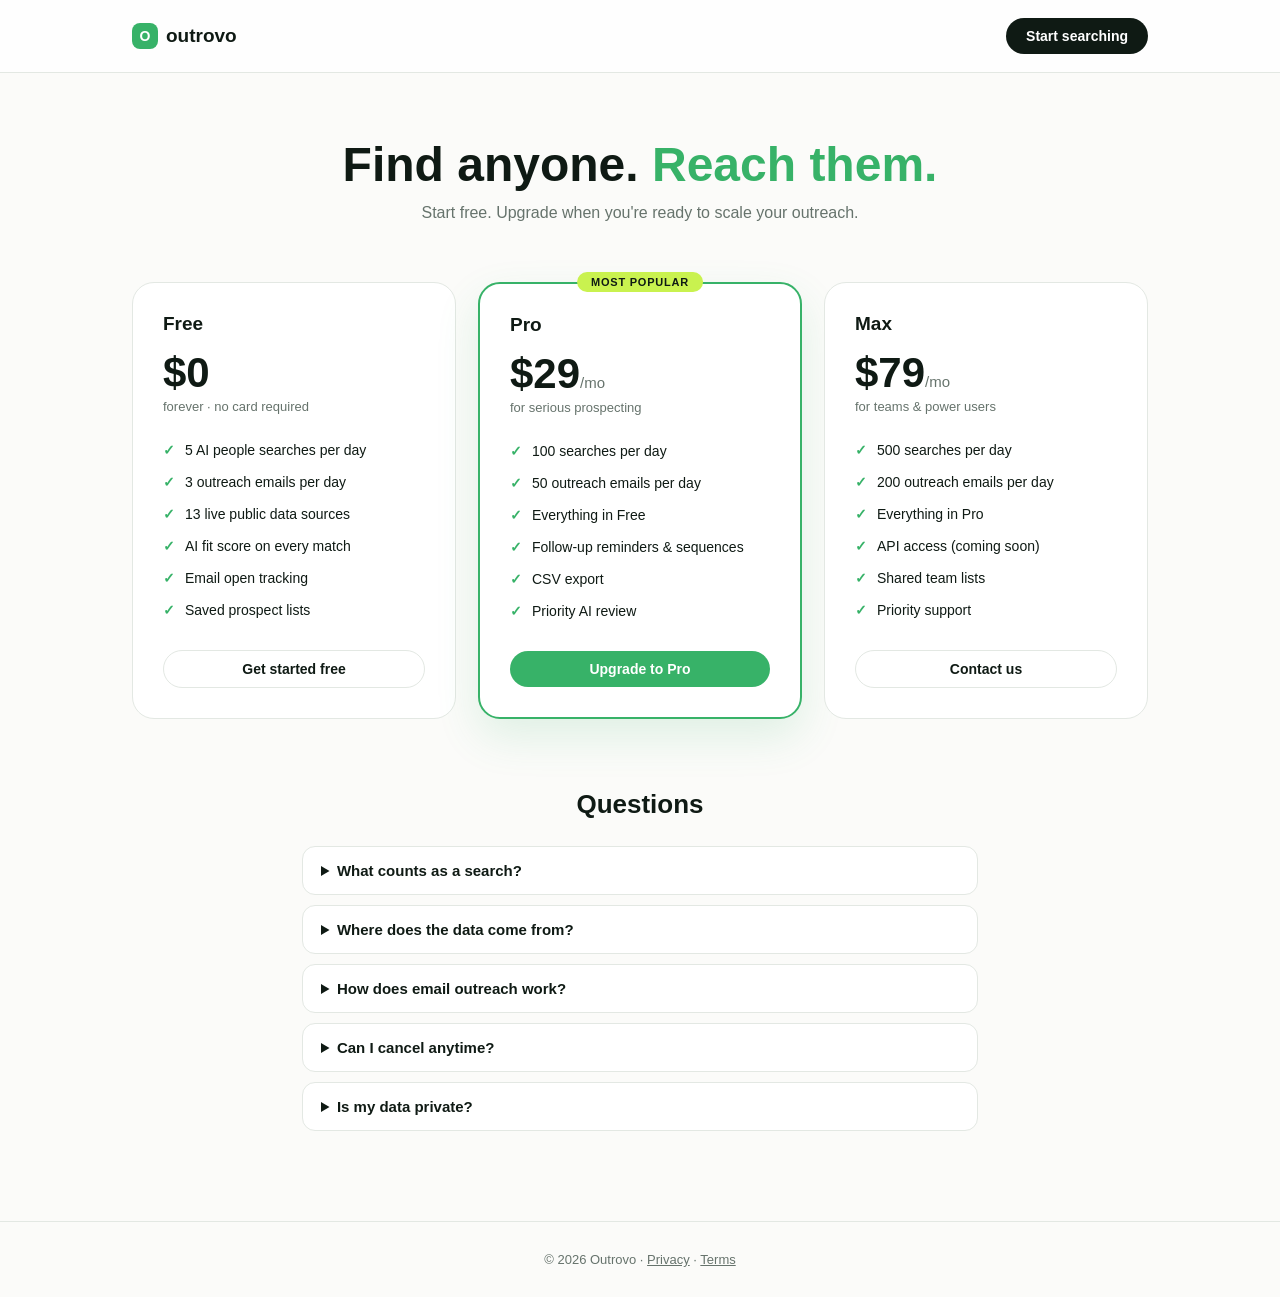
==== static/pricing.html @ f273f534 "Add Lessie-parity features: pricing page, saved lists, email verification Pricing: /pricing page wit" ====
<!DOCTYPE html>
<html lang="en">
<head>
<meta charset="UTF-8">
<meta name="viewport" content="width=device-width, initial-scale=1.0">
<title>Pricing — Outrovo</title>
<style>
:root {
  --brand: #37b268; --brand-dark: #2a9554; --lime: #c9f24f;
  --ink: #0f1a14; --muted: #66736c; --border: #e3e8e3; --bg: #fbfbf9;
}
* { margin: 0; box-sizing: border-box; }
body { font-family: -apple-system, "Segoe UI", Roboto, sans-serif; background: var(--bg); color: var(--ink); }
nav { padding: 18px 0; border-bottom: 1px solid var(--border); background: rgba(255,255,255,.8); }
.wrap { max-width: 1060px; margin: 0 auto; padding: 0 22px; }
.nav-inner { display: flex; justify-content: space-between; align-items: center; }
.logo { font-weight: 800; font-size: 19px; color: var(--ink); text-decoration: none; display: inline-flex; align-items: center; gap: 8px; }
.logo-mark { background: var(--brand); color: #fff; border-radius: 8px; width: 26px; height: 26px; display: inline-flex; align-items: center; justify-content: center; font-size: 14px; }
.btn { display: inline-flex; align-items: center; gap: 6px; padding: 10px 20px; border-radius: 999px; font-weight: 600; font-size: 14px; text-decoration: none; cursor: pointer; border: 0; }
.btn-primary { background: var(--ink); color: #fff; }
.btn-accent { background: var(--brand); color: #fff; }
.btn-outline { border: 1px solid var(--border); color: var(--ink); background: #fff; }
header { text-align: center; padding: 64px 22px 40px; }
h1 { font-size: clamp(32px, 5vw, 48px); font-weight: 800; }
.sub { color: var(--muted); margin-top: 12px; font-size: 16px; }
.plans { display: grid; grid-template-columns: repeat(auto-fit, minmax(280px, 1fr)); gap: 22px; padding: 20px 22px 70px; max-width: 1060px; margin: 0 auto; }
.plan { background: #fff; border: 1px solid var(--border); border-radius: 22px; padding: 30px; position: relative; }
.plan.hot { border: 2px solid var(--brand); box-shadow: 0 18px 44px rgba(55,178,104,.14); }
.plan .flag { position: absolute; top: -12px; left: 50%; transform: translateX(-50%); background: var(--lime); color: var(--ink); font-size: 11px; font-weight: 800; text-transform: uppercase; letter-spacing: .07em; padding: 4px 14px; border-radius: 999px; }
.plan h2 { font-size: 19px; }
.price { font-size: 42px; font-weight: 800; margin: 14px 0 2px; }
.price small { font-size: 15px; font-weight: 500; color: var(--muted); }
.per { color: var(--muted); font-size: 13px; margin-bottom: 20px; }
.plan ul { list-style: none; padding: 0; margin: 0 0 24px; }
.plan li { padding: 8px 0; font-size: 14px; display: flex; gap: 10px; align-items: flex-start; }
.plan li::before { content: "✓"; color: var(--brand); font-weight: 800; flex-shrink: 0; }
.plan .btn { width: 100%; justify-content: center; }
.faq { max-width: 720px; margin: 0 auto; padding: 0 22px 80px; }
.faq h2 { text-align: center; font-size: 26px; margin-bottom: 26px; }
.faq details { background: #fff; border: 1px solid var(--border); border-radius: 13px; margin-bottom: 10px; padding: 0 18px; }
.faq summary { padding: 15px 0; font-weight: 600; cursor: pointer; font-size: 15px; }
.faq p { color: var(--muted); font-size: 14px; padding-bottom: 15px; line-height: 1.65; }
footer { text-align: center; padding: 30px; color: var(--muted); font-size: 13px; border-top: 1px solid var(--border); }
footer a { color: var(--muted); }
</style>
</head>
<body>
<nav><div class="wrap nav-inner">
  <a class="logo" href="/"><span class="logo-mark">O</span>outrovo</a>
  <a class="btn btn-primary" href="/">Start searching</a>
</div></nav>

<header>
  <h1>Find anyone. <span style="color:var(--brand)">Reach them.</span></h1>
  <p class="sub">Start free. Upgrade when you're ready to scale your outreach.</p>
</header>

<div class="plans">
  <div class="plan">
    <h2>Free</h2>
    <div class="price">$0</div>
    <div class="per">forever · no card required</div>
    <ul>
      <li>5 AI people searches per day</li>
      <li>3 outreach emails per day</li>
      <li>13 live public data sources</li>
      <li>AI fit score on every match</li>
      <li>Email open tracking</li>
      <li>Saved prospect lists</li>
    </ul>
    <a class="btn btn-outline" href="/">Get started free</a>
  </div>

  <div class="plan hot">
    <div class="flag">Most popular</div>
    <h2>Pro</h2>
    <div class="price">$29<small>/mo</small></div>
    <div class="per">for serious prospecting</div>
    <ul>
      <li>100 searches per day</li>
      <li>50 outreach emails per day</li>
      <li>Everything in Free</li>
      <li>Follow-up reminders & sequences</li>
      <li>CSV export</li>
      <li>Priority AI review</li>
    </ul>
    <a class="btn btn-accent" href="/">Upgrade to Pro</a>
  </div>

  <div class="plan">
    <h2>Max</h2>
    <div class="price">$79<small>/mo</small></div>
    <div class="per">for teams & power users</div>
    <ul>
      <li>500 searches per day</li>
      <li>200 outreach emails per day</li>
      <li>Everything in Pro</li>
      <li>API access (coming soon)</li>
      <li>Shared team lists</li>
      <li>Priority support</li>
    </ul>
    <a class="btn btn-outline" href="mailto:sales@outrovo.com">Contact us</a>
  </div>
</div>

<div class="faq">
  <h2>Questions</h2>
  <details>
    <summary>What counts as a search?</summary>
    <p>One natural-language query that runs live across our data sources and returns AI-scored results. Re-opening a previous search from your history is free. Quotas reset every day at midnight UTC.</p>
  </details>
  <details>
    <summary>Where does the data come from?</summary>
    <p>Public sources only: Wikipedia, Wikidata, GitHub, Stack Overflow, Bluesky, OpenAlex, Hacker News, DEV.to, Mastodon, Product Hunt, YouTube and personal websites. We never scrape private or login-walled content.</p>
  </details>
  <details>
    <summary>How does email outreach work?</summary>
    <p>Outrovo finds publicly published email addresses, verifies the domain can receive mail, drafts a personalized message, and sends it through your connected email account. An invisible 1×1 pixel tells you when it's opened. Follow-ups are drafted for your review but never sent automatically.</p>
  </details>
  <details>
    <summary>Can I cancel anytime?</summary>
    <p>Yes. Cancel in one click and your plan stays active until the end of the billing period, then returns to Free. Your lists and history are preserved.</p>
  </details>
  <details>
    <summary>Is my data private?</summary>
    <p>Your searches, lists, and outreach are scoped to your account and never shared with other users. See our <a href="/privacy">Privacy Policy</a> for the full picture, including how people found in searches can request removal.</p>
  </details>
</div>

<footer>
  © 2026 Outrovo · <a href="/privacy">Privacy</a> · <a href="/terms">Terms</a>
</footer>
</body>
</html>
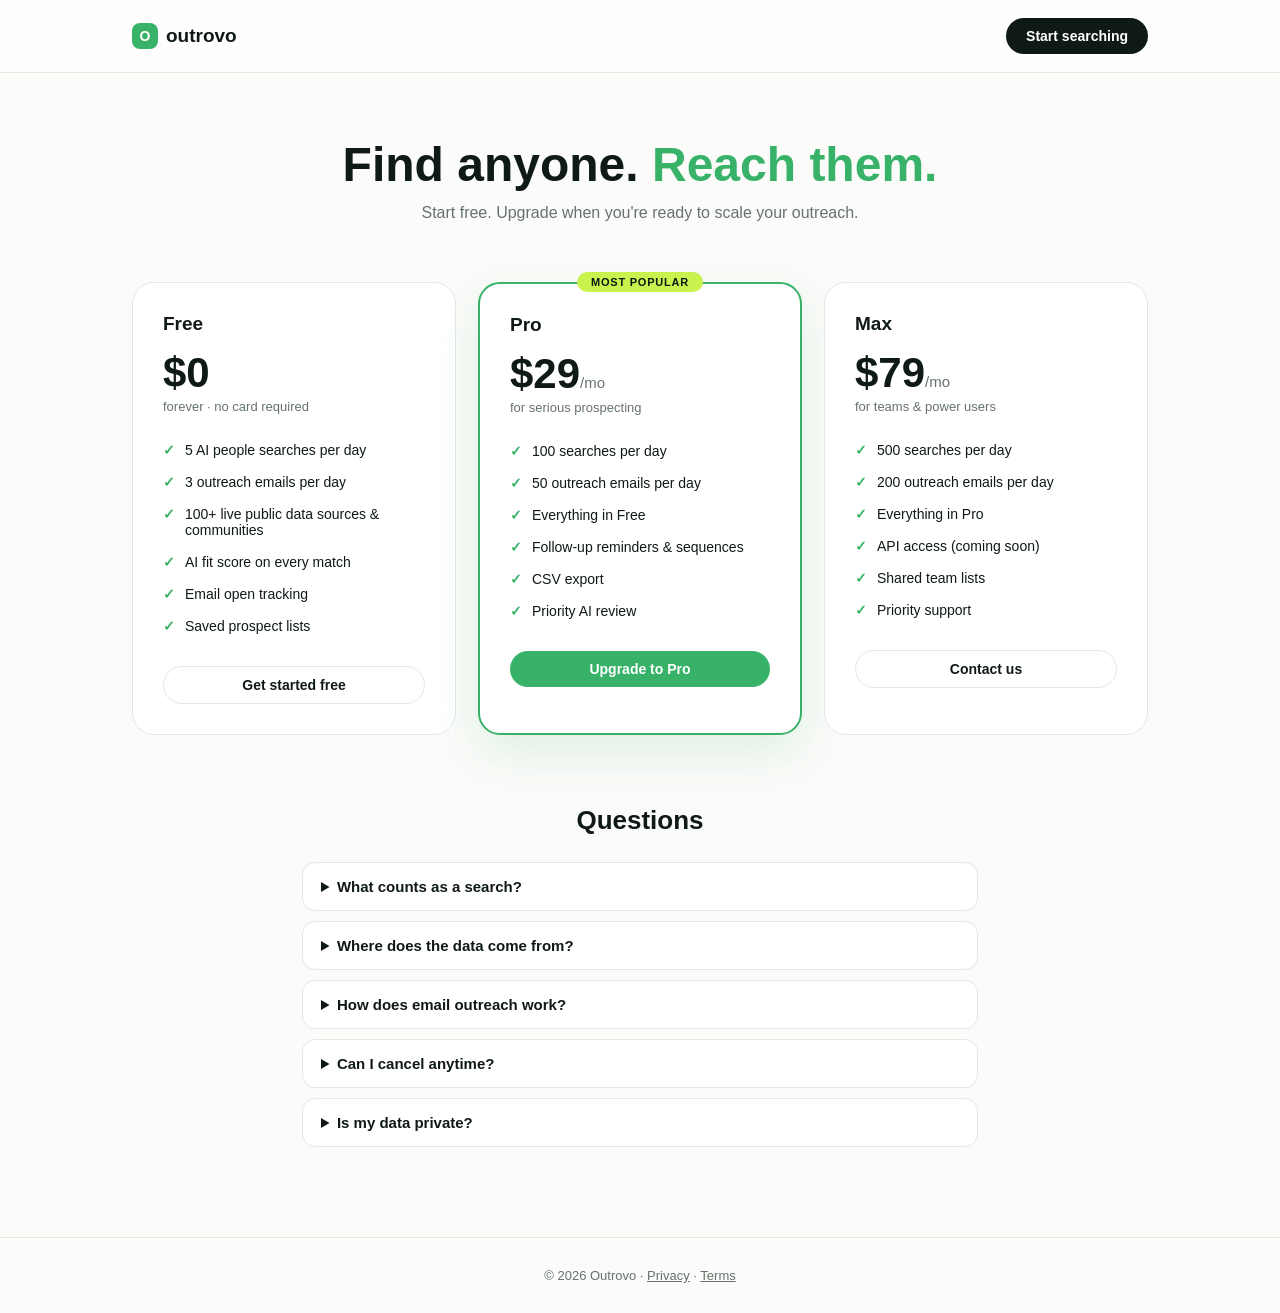
==== commit 83c21a6e: "Expand from 13 to 100+ live sources via 14 new connectors + SE network New keyless public connectors" ====
--- a/static/pricing.html
+++ b/static/pricing.html
@@ -63,7 +63,7 @@
     <ul>
       <li>5 AI people searches per day</li>
       <li>3 outreach emails per day</li>
-      <li>13 live public data sources</li>
+      <li>100+ live public data sources &amp; communities</li>
       <li>AI fit score on every match</li>
       <li>Email open tracking</li>
       <li>Saved prospect lists</li>
@@ -111,7 +111,7 @@
   </details>
   <details>
     <summary>Where does the data come from?</summary>
-    <p>Public sources only: Wikipedia, Wikidata, GitHub, Stack Overflow, Bluesky, OpenAlex, Hacker News, DEV.to, Mastodon, Product Hunt, YouTube and personal websites. We never scrape private or login-walled content.</p>
+    <p>Public sources only: Wikipedia, Wikidata, GitHub, Bluesky, OpenAlex, Hacker News, DEV.to, Mastodon, Product Hunt, YouTube, Hugging Face, npm, arXiv, PubMed, DBLP, Crossref, ORCID, MusicBrainz, Mixcloud, Dailymotion, Open Library, Codeberg, Lobsters, 180+ Stack Exchange communities, and personal websites. We never scrape private or login-walled content.</p>
   </details>
   <details>
     <summary>How does email outreach work?</summary>
